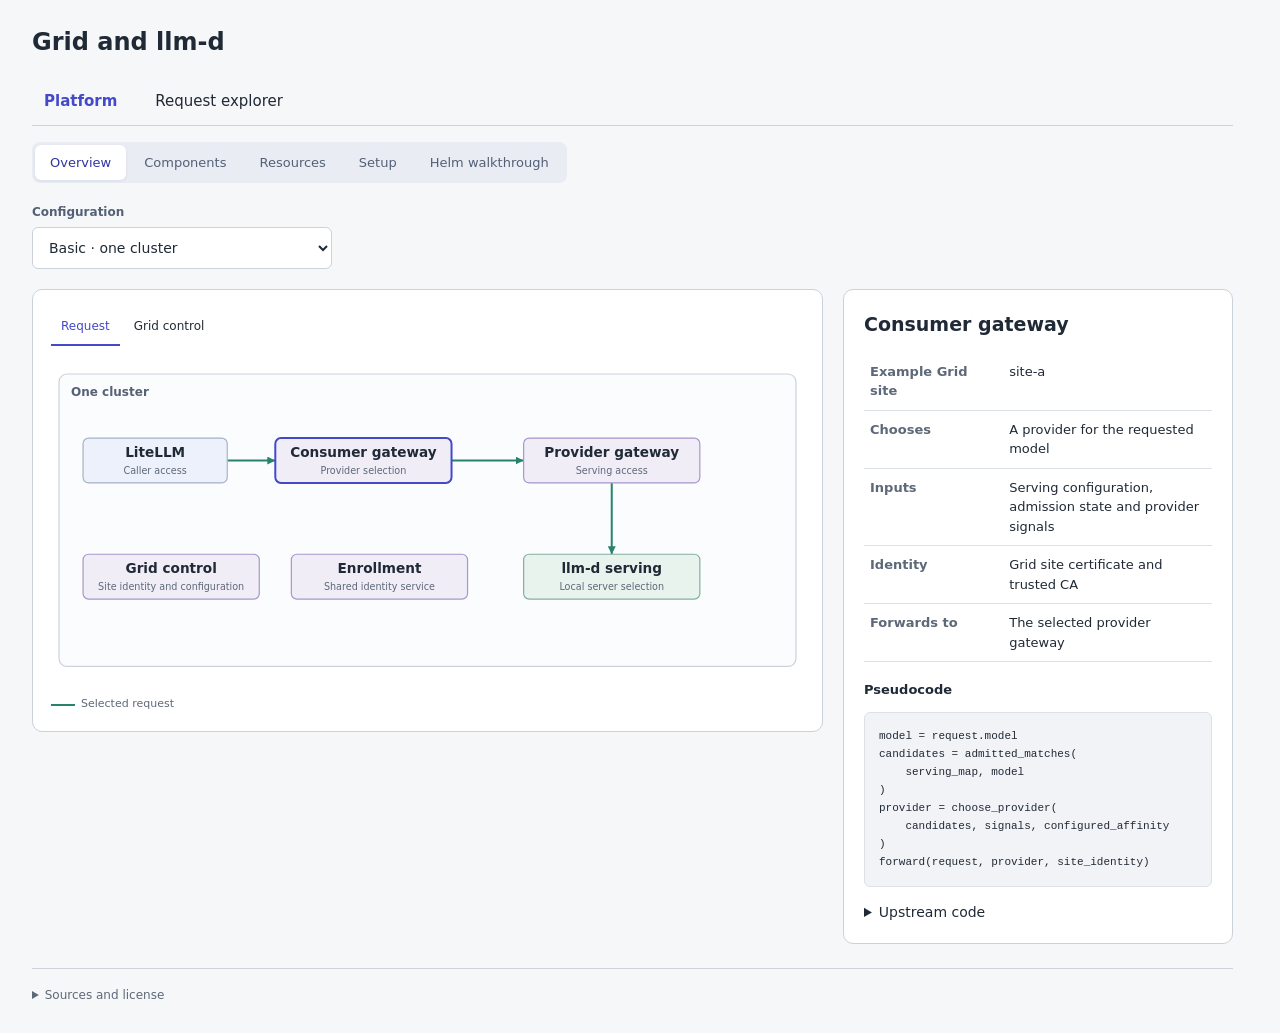
==== index.html @ ec1df95c "Publish AI Grid Learner" ====
<!doctype html>
<html lang="en"><head><meta charset="utf-8"><meta name="viewport" content="width=device-width,initial-scale=1"><title>Grid and llm-d learner</title><link rel="stylesheet" href="learner.css"></head>
<body><a class="skip" href="#main">Skip to learner</a><main id="main" tabindex="-1"><h1>Grid and llm-d</h1><nav id="pages" aria-label="Learner pages"></nav><div class="toolbar"><nav id="views" aria-label="Platform views"></nav></div><div class="configuration-bar"><div class="topologies"></div></div><section id="content"></section><footer class="source-notes"><details><summary>Sources and license</summary><h2>About these examples</h2><p>Architecture diagrams are conceptual. Resources show a two-cluster chart example; documentation addresses and identity placeholders must be replaced before deployment. The Helm walkthrough explains an adapted, temporary serving installation.</p><p>The four-provider and five-entry configurations illustrate larger topologies. They do not establish production readiness, performance or validation at that scale.</p><ul><li><a href="https://github.com/praxis-proxy/grid/tree/33cb906be2bb0ebdbaf253bd307939a44f41b37b">Grid v0.2.2 source</a></li><li><a href="https://github.com/praxis-proxy/demos/tree/b37a9c95cea838ea8243a0d41f27bf4267eb1d60/demos/grid-llmd-litellm">Serving example source</a></li></ul><p>Resource examples are adapted from these Apache-2.0 projects. Changes include documentation addresses, example identities, omitted secret values and a curated resource projection. Component inspectors link to additional version-pinned sources; their pseudocode is illustrative.</p><details><summary>Apache License 2.0</summary><pre class="license-text">                                 Apache License
                           Version 2.0, January 2004
                        http&#58;//www.apache.org/licenses/

   TERMS AND CONDITIONS FOR USE, REPRODUCTION, AND DISTRIBUTION

   1. Definitions.

      &quot;License&quot; shall mean the terms and conditions for use, reproduction,
      and distribution as defined by Sections 1 through 9 of this document.

      &quot;Licensor&quot; shall mean the copyright owner or entity authorized by
      the copyright owner that is granting the License.

      &quot;Legal Entity&quot; shall mean the union of the acting entity and all
      other entities that control, are controlled by, or are under common
      control with that entity. For the purposes of this definition,
      &quot;control&quot; means (i) the power, direct or indirect, to cause the
      direction or management of such entity, whether by contract or
      otherwise, or (ii) ownership of fifty percent (50%) or more of the
      outstanding shares, or (iii) beneficial ownership of such entity.

      &quot;You&quot; (or &quot;Your&quot;) shall mean an individual or Legal Entity
      exercising permissions granted by this License.

      &quot;Source&quot; form shall mean the preferred form for making modifications,
      including but not limited to software source code, documentation
      source, and configuration files.

      &quot;Object&quot; form shall mean any form resulting from mechanical
      transformation or translation of a Source form, including but
      not limited to compiled object code, generated documentation,
      and conversions to other media types.

      &quot;Work&quot; shall mean the work of authorship, whether in Source or
      Object form, made available under the License, as indicated by a
      copyright notice that is included in or attached to the work
      (an example is provided in the Appendix below).

      &quot;Derivative Works&quot; shall mean any work, whether in Source or Object
      form, that is based on (or derived from) the Work and for which the
      editorial revisions, annotations, elaborations, or other modifications
      represent, as a whole, an original work of authorship. For the purposes
      of this License, Derivative Works shall not include works that remain
      separable from, or merely link (or bind by name) to the interfaces of,
      the Work and Derivative Works thereof.

      &quot;Contribution&quot; shall mean any work of authorship, including
      the original version of the Work and any modifications or additions
      to that Work or Derivative Works thereof, that is intentionally
      submitted to Licensor for inclusion in the Work by the copyright owner
      or by an individual or Legal Entity authorized to submit on behalf of
      the copyright owner. For the purposes of this definition, &quot;submitted&quot;
      means any form of electronic, verbal, or written communication sent
      to the Licensor or its representatives, including but not limited to
      communication on electronic mailing lists, source code control systems,
      and issue tracking systems that are managed by, or on behalf of, the
      Licensor for the purpose of discussing and improving the Work, but
      excluding communication that is conspicuously marked or otherwise
      designated in writing by the copyright owner as &quot;Not a Contribution.&quot;

      &quot;Contributor&quot; shall mean Licensor and any individual or Legal Entity
      on behalf of whom a Contribution has been received by Licensor and
      subsequently incorporated within the Work.

   2. Grant of Copyright License. Subject to the terms and conditions of
      this License, each Contributor hereby grants to You a perpetual,
      worldwide, non-exclusive, no-charge, royalty-free, irrevocable
      copyright license to reproduce, prepare Derivative Works of,
      publicly display, publicly perform, sublicense, and distribute the
      Work and such Derivative Works in Source or Object form.

   3. Grant of Patent License. Subject to the terms and conditions of
      this License, each Contributor hereby grants to You a perpetual,
      worldwide, non-exclusive, no-charge, royalty-free, irrevocable
      (except as stated in this section) patent license to make, have made,
      use, offer to sell, sell, import, and otherwise transfer the Work,
      where such license applies only to those patent claims licensable
      by such Contributor that are necessarily infringed by their
      Contribution(s) alone or by combination of their Contribution(s)
      with the Work to which such Contribution(s) was submitted. If You
      institute patent litigation against any entity (including a
      cross-claim or counterclaim in a lawsuit) alleging that the Work
      or a Contribution incorporated within the Work constitutes direct
      or contributory patent infringement, then any patent licenses
      granted to You under this License for that Work shall terminate
      as of the date such litigation is filed.

   4. Redistribution. You may reproduce and distribute copies of the
      Work or Derivative Works thereof in any medium, with or without
      modifications, and in Source or Object form, provided that You
      meet the following conditions:

      (a) You must give any other recipients of the Work or
          Derivative Works a copy of this License; and

      (b) You must cause any modified files to carry prominent notices
          stating that You changed the files; and

      (c) You must retain, in the Source form of any Derivative Works
          that You distribute, all copyright, patent, trademark, and
          attribution notices from the Source form of the Work,
          excluding those notices that do not pertain to any part of
          the Derivative Works; and

      (d) If the Work includes a &quot;NOTICE&quot; text file as part of its
          distribution, then any Derivative Works that You distribute must
          include a readable copy of the attribution notices contained
          within such NOTICE file, excluding those notices that do not
          pertain to any part of the Derivative Works, in at least one
          of the following places: within a NOTICE text file distributed
          as part of the Derivative Works; within the Source form or
          documentation, if provided along with the Derivative Works; or,
          within a display generated by the Derivative Works, if and
          wherever such third-party notices normally appear. The contents
          of the NOTICE file are for informational purposes only and
          do not modify the License. You may add Your own attribution
          notices within Derivative Works that You distribute, alongside
          or as an addendum to the NOTICE text from the Work, provided
          that such additional attribution notices cannot be construed
          as modifying the License.

      You may add Your own copyright statement to Your modifications and
      may provide additional or different license terms and conditions
      for use, reproduction, or distribution of Your modifications, or
      for any such Derivative Works as a whole, provided Your use,
      reproduction, and distribution of the Work otherwise complies with
      the conditions stated in this License.

   5. Submission of Contributions. Unless You explicitly state otherwise,
      any Contribution intentionally submitted for inclusion in the Work
      by You to the Licensor shall be under the terms and conditions of
      this License, without any additional terms or conditions.
      Notwithstanding the above, nothing herein shall supersede or modify
      the terms of any separate license agreement you may have executed
      with Licensor regarding such Contributions.

   6. Trademarks. This License does not grant permission to use the trade
      names, trademarks, service marks, or product names of the Licensor,
      except as required for reasonable and customary use in describing the
      origin of the Work and reproducing the content of the NOTICE file.

   7. Disclaimer of Warranty. Unless required by applicable law or
      agreed to in writing, Licensor provides the Work (and each
      Contributor provides its Contributions) on an &quot;AS IS&quot; BASIS,
      WITHOUT WARRANTIES OR CONDITIONS OF ANY KIND, either express or
      implied, including, without limitation, any warranties or conditions
      of TITLE, NON-INFRINGEMENT, MERCHANTABILITY, or FITNESS FOR A
      PARTICULAR PURPOSE. You are solely responsible for determining the
      appropriateness of using or redistributing the Work and assume any
      risks associated with Your exercise of permissions under this License.

   8. Limitation of Liability. In no event and under no legal theory,
      whether in tort (including negligence), contract, or otherwise,
      unless required by applicable law (such as deliberate and grossly
      negligent acts) or agreed to in writing, shall any Contributor be
      liable to You for damages, including any direct, indirect, special,
      incidental, or consequential damages of any character arising as a
      result of this License or out of the use or inability to use the
      Work (including but not limited to damages for loss of goodwill,
      work stoppage, computer failure or malfunction, or any and all
      other commercial damages or losses), even if such Contributor
      has been advised of the possibility of such damages.

   9. Accepting Warranty or Additional Liability. While redistributing
      the Work or Derivative Works thereof, You may choose to offer,
      and charge a fee for, acceptance of support, warranty, indemnity,
      or other liability obligations and/or rights consistent with this
      License. However, in accepting such obligations, You may act only
      on Your own behalf and on Your sole responsibility, not on behalf
      of any other Contributor, and only if You agree to indemnify,
      defend, and hold each Contributor harmless for any liability
      incurred by, or claims asserted against, such Contributor by reason
      of your accepting any such warranty or additional liability.

   END OF TERMS AND CONDITIONS

   APPENDIX: How to apply the Apache License to your work.

      To apply the Apache License to your work, attach the following
      boilerplate notice, with the fields enclosed by brackets &quot;[]&quot;
      replaced with your own identifying information. (Don&#x27;t include
      the brackets!)  The text should be enclosed in the appropriate
      comment syntax for the file format. We also recommend that a
      file or class name and description of purpose be included on the
      same &quot;printed page&quot; as the copyright notice for easier
      identification within third-party archives.

   Copyright [yyyy] [name of copyright owner]

   Licensed under the Apache License, Version 2.0 (the &quot;License&quot;);
   you may not use this file except in compliance with the License.
   You may obtain a copy of the License at

       http&#58;//www.apache.org/licenses/LICENSE-2.0

   Unless required by applicable law or agreed to in writing, software
   distributed under the License is distributed on an &quot;AS IS&quot; BASIS,
   WITHOUT WARRANTIES OR CONDITIONS OF ANY KIND, either express or implied.
   See the License for the specific language governing permissions and
   limitations under the License.
</pre></details></details></footer></main><script src="demo-reference.js"></script><script src="lessons.js"></script><script src="learner.js"></script></body></html>
---- learner.css ----
:root{--ink:#202a36;--muted:#5d6878;--line:#cbd2dc;--brand:#4349c9;--canvas:#f6f7f9;--grid:#f0edf7;--serving:#e8f3ee;--entry:#edf1fb;--db:#fcf2dd}*{box-sizing:border-box}body{margin:0;background:var(--canvas);font:15px/1.5 system-ui,-apple-system,sans-serif;color:var(--ink)}main{max-width:1460px;margin:auto;padding:24px 32px}h1{font-size:24px;margin:0 0 20px}h2,h3{margin:0 0 14px;font-size:18px}h4{margin:20px 0 8px;font-size:14px}p{margin:0 0 14px}button,select{font:inherit;color:inherit;cursor:pointer}button{padding:9px 13px;background:#fff;border:1px solid var(--line);border-radius:6px}button:disabled{opacity:.4;cursor:default}button:focus-visible,a:focus-visible,summary:focus-visible{outline:3px solid var(--brand);outline-offset:3px}nav{display:flex;gap:5px}#pages{border-bottom:1px solid var(--line);margin-bottom:16px}#pages button,#views button,.topologies button,.table-tabs button{background:transparent;border:0;border-radius:0;border-bottom:2px solid transparent}button[aria-pressed=true],button[aria-pressed=true]{color:var(--brand);border-bottom-color:var(--brand)}#pages button[aria-pressed=true]{font-weight:600}.toolbar{display:flex;justify-content:space-between;gap:14px;flex-wrap:wrap;margin-bottom:16px}.topologies{display:flex;gap:4px;border-left:1px solid var(--line);padding-left:14px}.explorer{display:grid;grid-template-columns:minmax(0,1.7fr) minmax(350px,1fr);gap:22px;align-items:start}.canvas,.inspector,.setup-panel{background:white;border:1px solid var(--line);border-radius:10px;padding:18px;min-width:0}.canvas{overflow:auto}.inspector{font-size:14px}.diagram{display:block;width:100%;min-width:650px}.diagram text{font-family:system-ui,sans-serif;fill:var(--ink);font-size:17px}.diagram .label{font-size:19px;font-weight:600}.diagram .sub{font-size:14px;fill:var(--muted)}.boundary{fill:#fbfcfe;stroke:var(--line);stroke-width:1.5}.node{cursor:pointer}.node rect,.node path,.node ellipse{stroke:#a6b3c6;stroke-width:1.5;fill:var(--entry)}.node[data-kind=grid] rect{fill:var(--grid);stroke:#a996cb}.node[data-kind=serving] rect{fill:var(--serving);stroke:#86afa0}.node[data-kind=db] path,.node[data-kind=db] ellipse{fill:var(--db);stroke:#b79959}.node.active rect,.node.active path{stroke:var(--brand);stroke-width:3}.wire{fill:none;stroke:#548a7a;stroke-width:2.5;marker-end:url(#arrow)}.control{stroke-dasharray:5 4;stroke:#8475a7}.facts{width:100%;border-collapse:collapse;font-size:13px}.facts th,.facts td{text-align:left;vertical-align:top;padding:9px 6px;border-bottom:1px solid #dce1e8;overflow-wrap:anywhere}.facts th{width:31%;font-weight:550;color:var(--muted)}.distinction{display:grid;gap:9px;margin-bottom:18px}.distinction div{border-left:3px solid var(--brand);padding:5px 11px}.distinction strong{display:block;font-size:12px;color:var(--muted)}pre{white-space:pre-wrap;overflow-wrap:anywhere;background:#f2f3f7;border:1px solid #dce1e8;border-radius:6px;padding:14px;font:12px/1.65 ui-monospace,Menlo,monospace;margin:12px 0}a{color:#354a9b}details{margin-top:15px}summary{cursor:pointer}ul{padding-left:20px}.controls{display:grid;grid-template-columns:70px 70px 135px;justify-content:space-between;gap:8px;margin-bottom:18px}.controls button{font-size:13px}.controls button:last-child{width:135px}.route-options{display:flex;gap:8px;margin-bottom:16px}.route-options button[aria-pressed=true]{background:#eeeffc;border:1px solid var(--brand)}.step-count{font-size:12px;color:var(--muted);margin-bottom:8px}.resource-sites{display:grid;grid-template-columns:1fr 1fr;gap:14px}.resource-sites details{margin:0 0 10px}.resource-sites>details{border:1px solid var(--line);padding:14px;border-radius:7px}.resource-sites summary{font-size:14px}.resource-sites button{border:0;padding:5px;text-align:left;font-size:12px;background:transparent;max-width:100%;overflow-wrap:anywhere}.count{float:right;color:var(--muted);font-size:12px}.catalog{display:grid;gap:14px}.catalog fieldset{border:1px solid var(--line);border-radius:8px;min-width:0;padding:12px}.catalog legend{font-size:13px;padding:0 6px}.chips{display:flex;gap:7px;flex-wrap:wrap}.chips button{font-size:12px;flex:1;min-width:100px}.catalog p{font-size:12px;color:var(--muted);margin:12px 0 6px}.stage-tabs{display:flex;gap:5px;border-bottom:1px solid var(--line);overflow:auto}.stage-tabs button{border:0;border-radius:0;border-bottom:2px solid transparent;white-space:nowrap;background:transparent}.stage-tabs button[aria-current=step]{color:var(--brand);border-bottom-color:var(--brand)}.setup-actions{display:flex;justify-content:flex-end;gap:8px;margin-bottom:12px}.setup-actions button{min-width:130px}.setup-panel{margin-top:15px}.phase-rail{display:grid;grid-template-columns:repeat(5,1fr);padding:0;list-style:none;margin:0 0 20px}.phase-rail li{text-align:center;position:relative}.phase-rail li:not(:last-child)::after{content:"";position:absolute;top:17px;left:calc(50% + 15px);right:calc(-50% + 15px);height:1px;background:var(--line)}.phase-rail button{display:flex;align-items:center;flex-direction:column;gap:5px;width:100%;background:transparent;border:0;font-size:12px;padding:3px}.phase-rail span:first-child{display:grid;place-items:center;border:1px solid var(--line);border-radius:50%;background:#fff;width:28px;height:28px}.phase-rail button[aria-current=step] span:first-child{border-color:var(--brand);color:var(--brand);background:#eeeffc}.table-tabs{display:flex;margin:8px 0 15px}.table-tabs button{flex:1;font-size:13px}.skip{position:absolute;left:-9999px}.skip:focus{left:8px;top:8px}html{scrollbar-gutter:stable}
@media(max-width:1000px){.explorer{grid-template-columns:1fr}.inspector{position:static}.resource-sites{grid-template-columns:1fr}}@media(max-width:600px){main{padding:18px 14px}#pages button{padding:9px 10px;font-size:13px}.topologies{padding:0;border:0}.toolbar{gap:8px}#views{overflow:auto;max-width:100%}#views button{font-size:12px;white-space:nowrap}.canvas,.inspector{padding:12px}.diagram{min-width:650px}.facts{font-size:12px}.resource-sites{grid-template-columns:1fr}}
/* Public topology views keep request choices separate from control exchanges. */
[hidden]{display:none!important}#pages,#views{flex-wrap:wrap}.topologies{flex-wrap:wrap;max-width:100%}.topologies button{white-space:normal;text-align:left}.example-options{display:flex;align-items:center;gap:18px;flex-wrap:wrap;margin:0 0 16px}.example-label,.resource-scope{color:var(--muted);font-size:12px}.example-label{padding:5px 9px;border:1px solid var(--line);border-radius:5px;background:#fff}.choice-line{display:flex;align-items:center;gap:10px;font-size:13px}.choice-line>span{color:var(--muted)}.choice-line>div{display:flex;gap:4px;flex-wrap:wrap}.choice-line button{padding:5px 10px;min-width:36px;background:transparent;border:1px solid transparent;color:var(--muted)}.choice-line button[aria-pressed=true]{color:var(--brand);background:#eeeffc;border-color:#c5c5ed}.explorer{grid-template-columns:minmax(0,1fr) 350px;gap:20px}.canvas{overflow:hidden}.diagram{min-width:0;max-width:100%;width:100%;height:auto}.diagram .boundary-label{font-size:15px;fill:#566274;font-weight:550}.diagram .node-title{font-size:17px;font-weight:600}.diagram .node-sub{font-size:12px;fill:#5d6878}.diagram .scene-note{font-size:13px;fill:#5d6878}.node.selected rect{stroke:var(--brand);stroke-width:2.5}.node.active rect{stroke:#27836c;stroke-width:3;fill:#dcf0e7}.node[aria-pressed=true] rect{stroke:var(--brand);stroke-width:2.5}.wire{stroke:#27836c;stroke-width:2.5;marker-end:none}.wire.alternative{stroke:#c4ccd5;stroke-width:1.8;opacity:.65}.wire.control{stroke:#7964a7;stroke-dasharray:6 5;stroke-width:2}.wire.certificate{stroke-dasharray:2 5}.canvas-toolbar{display:flex;align-items:center;justify-content:space-between;gap:12px;flex-wrap:wrap;margin-bottom:12px}.mode-tabs{display:flex;gap:5px}.mode-tabs button{border:0;border-bottom:2px solid transparent;border-radius:0;padding:6px 9px;background:transparent;font-size:13px}.mode-tabs button[aria-pressed=true]{border-bottom-color:var(--brand)}.route-caption,.caption{font-size:12px;color:var(--muted)}.caption{margin:14px 0 0;max-width:70ch}.diagram-legend{display:flex;gap:14px;flex-wrap:wrap;font-size:11px;color:var(--muted);margin:10px 0 0}.diagram-legend span{display:flex;align-items:center;gap:6px}.diagram-legend i{width:24px;height:0;border-top:2px solid #27836c;display:inline-block}.diagram-legend .alternative-swatch{border-color:#c4ccd5}.diagram-legend .control-swatch{border-color:#7964a7;border-top-style:dashed}.diagram-legend .certificate-swatch{border-color:#7964a7;border-top-style:dotted}.inspector h2{font-size:19px}.inspector h3{font-size:16px}.inspector>section>h2{margin-top:18px}.inspector pre{font-size:11px;line-height:1.65}.inspector button{max-width:100%}.controls{display:flex;justify-content:space-between;gap:6px}.controls button{padding:8px 9px;white-space:nowrap;flex:0 0 55px}.controls button:last-child{flex:0 0 150px;width:150px;min-width:150px}.request-step{min-height:4.5em;font-size:14px}.catalog{display:block}.catalog fieldset{margin-bottom:16px}.catalog fieldset:last-child{margin-bottom:0}.resource-sites{display:block}.resource-sites>details{margin-bottom:14px}.resource-sites details details{margin-left:10px;padding:4px 0}.resource-sites ul{margin:6px 0 10px;padding-left:14px;list-style:none}.resource-sites button:hover,.resource-sites button:focus-visible{text-decoration:underline;color:var(--brand)}.resource-code{max-height:550px;overflow:auto}.resource-scope{margin:0 0 14px}.setup-diagram{min-width:0}.setup-panel .diagram text{font-size:17px}.table-tabs{flex-wrap:wrap}.table-tabs button{min-width:100px}.facts code{overflow-wrap:anywhere}
@media(max-width:1180px){.explorer{grid-template-columns:1fr}.inspector{max-width:none}.controls{justify-content:flex-start}.diagram-legend{font-size:12px}}
@media(max-width:699px){main{padding:18px 14px}.toolbar{display:block}.topologies{margin-top:12px;padding:0;border-left:0;gap:0}.topologies button{font-size:12px;padding:7px 9px;max-width:48%}.example-options{gap:10px;margin-bottom:12px}.example-label{width:100%;border:0;padding:0;background:transparent}.choice-line{gap:7px;font-size:12px}.choice-line button{padding:6px 9px}.canvas{padding:10px}.canvas-toolbar{gap:7px;margin-bottom:5px}.route-caption{font-size:11px}.diagram .boundary-label{font-size:14px}.diagram .node-title{font-size:17px}.diagram .node-sub{font-size:12px}.diagram .scene-note{font-size:12px}.diagram [data-component=picker] .node-title{font-size:14px}.diagram-legend{gap:10px;font-size:11px}.inspector{padding:14px}.inspector pre{font-size:11px}.controls{gap:6px}.controls button{flex-basis:51px;padding:8px 7px}.controls button:last-child{flex-basis:150px;width:150px;min-width:150px}.catalog fieldset{padding:10px}.chips button{min-width:120px}.setup-panel{padding:10px}.setup-panel .canvas{padding:0;border:0}.setup-panel .diagram text{font-size:17px}.phase-rail{gap:2px}.stage-tabs button{font-size:12px}.setup-actions button{min-width:115px}.facts{font-size:12px}}
.topology-diagram .wire.chosen[data-flow=request]{marker-end:url(#request-arrow)}.topology-diagram .wire.alternative[data-flow=request]{marker-end:url(#alternative-arrow)}.topology-diagram .wire.control{marker-end:url(#control-arrow)}.topology-diagram[data-response=true] .wire[data-flow=request]{marker-start:url(#request-arrow);marker-end:none}.facts th{width:40%;overflow-wrap:normal;word-break:normal;hyphens:none}.facts th code{overflow-wrap:normal;word-break:normal;white-space:nowrap}

/* Configuration controls are form inputs, separate from page navigation. */
.toolbar{display:block;margin-bottom:18px}.topologies{border:0;padding:0;margin-top:18px;display:block}.topologies label,.topology-options label{display:flex;align-items:center;gap:12px;font-size:13px;color:var(--muted)}.topologies select,.topology-options select{min-height:40px;min-width:190px;padding:8px 34px 8px 12px;border:1px solid var(--line);border-radius:6px;background:#fff;color:var(--ink);font:inherit}.topologies select:focus-visible,.topology-options select:focus-visible{outline:3px solid var(--brand);outline-offset:3px}.topology-options{display:flex;gap:20px;flex-wrap:wrap;margin:0 0 18px}.topologies label{max-width:400px}.topologies select{flex:1}.canvas-toolbar{justify-content:flex-start}.topology-options label{align-items:center}.mode-tabs button{min-height:38px;padding:8px 12px}.topology-diagram{scroll-margin-top:20px}
@media(max-width:699px){.topologies{margin-top:14px}.topologies label,.topology-options label{font-size:13px}.topologies select{min-width:0;width:100%}.topology-options{display:grid;grid-template-columns:1fr;gap:10px;margin-bottom:14px}.topology-options label{display:grid;grid-template-columns:95px minmax(0,1fr);gap:10px}.topology-options select{min-width:0;width:100%}.topologies label{display:grid;grid-template-columns:95px minmax(0,1fr);gap:10px;max-width:none}}

/* Component colors follow the same role palette as the diagrams. */
.chips button{min-height:42px;padding:10px 14px;border-width:1px;border-style:solid;font-size:13px;font-weight:500}.chips button[data-kind=entry]{background:var(--entry);border-color:#a6b3c6}.chips button[data-kind=grid]{background:var(--grid);border-color:#a996cb}.chips button[data-kind=serving]{background:var(--serving);border-color:#86afa0}.chips button[data-kind=db]{background:var(--db);border-color:#b79959}.chips button[aria-pressed=true]{box-shadow:inset 0 0 0 1px var(--brand);border-color:var(--brand);color:var(--ink)}.catalog fieldset{padding:18px;margin-bottom:20px}.catalog legend{font-size:14px;font-weight:600}.catalog p{font-size:12px;margin:14px 0 8px}.node[data-kind=db] rect{fill:var(--db);stroke:#b79959}
/* A compact resource tree leaves room for the selected configuration. */
.resource-explorer{grid-template-columns:minmax(290px,.8fr) minmax(0,1.4fr)}.resource-sites{padding:8px;max-height:72vh;overflow:auto}.resource-sites>details{border:0;padding:0;margin:0 0 8px}.resource-sites summary{display:list-item;position:relative;padding:10px 12px;font-size:13px;line-height:1.4;border-radius:5px}.resource-sites summary:hover{background:#f1f3f8}.resource-sites .cluster-group>summary{background:#eef0f7;font-size:14px;font-weight:600;margin-bottom:8px;padding-right:44px}.tree-context{font-size:11px;font-weight:400;color:var(--muted);margin-left:8px}.resource-sites .count{position:absolute;right:10px;top:9px;float:none;border:1px solid #d9deea;border-radius:12px;min-width:24px;text-align:center;padding:1px 6px;font-size:11px;background:#fff}.resource-sites .tree-children{margin-left:10px;border-left:1px solid #dfe3eb;padding-left:7px}.resource-sites details details{margin:0;padding:0}.resource-sites .namespace-group>summary{font-weight:550;color:#46556a}.resource-sites .kind-group>summary{padding-right:42px;color:#46556a}.resource-sites ul{margin:2px 0 8px;padding:0 0 0 12px}.resource-sites li{margin:2px 0}.resource-sites button{display:flex;align-items:center;gap:9px;width:100%;padding:8px 10px;min-height:34px;border:1px solid transparent;border-radius:5px;font-size:12px;line-height:1.4}.resource-dot{flex:none;width:7px;height:7px;border-radius:50%;background:#8b9dba}.resource-sites button[data-kind=grid] .resource-dot{background:#9981be}.resource-sites button[data-kind=serving] .resource-dot{background:#4e967e}.resource-sites button[data-kind=db] .resource-dot{background:#b38d3b}.resource-sites button[aria-pressed=true]{color:#3435a5;border-color:#c8c9e9;background:#eeeffb;font-weight:600}.resource-inspector{position:sticky;top:20px;padding:22px}.resource-heading{display:flex;flex-direction:column;gap:10px;margin-bottom:12px}.resource-heading h2{font-size:21px;margin:0;overflow-wrap:anywhere}.kind-badge{align-self:flex-start;font-size:11px;padding:3px 8px;border-radius:4px;background:#edf0f7;color:#536077;border:1px solid #d4dae6}.resource-inspector .facts th{width:25%}.resource-code{max-height:60vh;overflow:auto;white-space:pre;font-size:12px!important;line-height:1.6}.resource-scope{font-size:13px;margin-bottom:12px}
@media(max-width:900px){.resource-explorer{grid-template-columns:1fr}.resource-sites{max-height:48vh}.resource-inspector{position:static}.resource-code{max-height:55vh;white-space:pre-wrap}}@media(max-width:699px){.catalog fieldset{padding:12px}.chips{gap:8px}.chips button{min-width:125px;padding:10px 8px}.resource-inspector{padding:16px}.resource-sites .tree-children{margin-left:4px;padding-left:6px}.resource-heading h2{font-size:19px}.resource-inspector .facts th{width:34%}}

.component-section+ .component-section{border-top:1px solid #e2e5ed;padding-top:16px;margin-top:18px}.component-section h2{font-size:12px;font-weight:550;color:var(--muted);margin:0 0 9px}.catalog fieldset .component-section:first-of-type{margin-top:6px}.catalog .chips button{flex:1 1 140px}.catalog legend{padding:0 8px}.catalog .component-section{min-width:0}

/* Navigation and configuration use different visual structures. */
#pages{gap:14px;margin-bottom:16px}#pages button{font-size:15px;padding:10px 12px}.toolbar{margin-bottom:20px}#views{display:inline-flex;gap:3px;padding:3px;background:#e9ecf3;border-radius:8px;border:0;width:fit-content}#views button{border:0;border-radius:6px;padding:8px 15px;font-size:13px;font-weight:500;color:#536077}#views button[aria-pressed=true]{background:#fff;color:#3035a1;box-shadow:0 1px 3px #26325018}.configuration-bar{display:flex;align-items:flex-end;flex-wrap:wrap;gap:18px;margin-bottom:20px}.topologies{margin:0;padding:0;border:0;min-width:260px;flex:0 1 300px}.topologies label,.topology-options label{display:flex;flex-direction:column;align-items:stretch;gap:6px;font-size:12px;font-weight:550;color:#536077;max-width:none}.topologies select,.topology-options select{font-size:14px;font-weight:400;min-width:0;width:100%;min-height:42px}.topology-options{margin:0;gap:18px;display:flex}.topology-options label{min-width:180px}#routeChoices{min-width:0}.mode-tabs{gap:4px}.mode-tabs button{font-size:12px;border-bottom:2px solid transparent;padding:7px 10px}.mode-tabs button[aria-pressed=true]{border-bottom-color:var(--brand)}
@media(max-width:699px){#pages{gap:10px}#pages button{font-size:14px}#views{display:flex;width:100%;overflow:auto;flex-wrap:nowrap}#views button{padding:9px 11px;flex:1;white-space:nowrap;font-size:12px}.toolbar{margin-bottom:16px}.configuration-bar{display:grid;grid-template-columns:1fr;gap:12px;margin-bottom:16px}.topologies{min-width:0;max-width:none}.topologies label,.topology-options label{display:flex;font-size:12px}.topology-options{display:flex;gap:12px}.topology-options label{min-width:0;flex:1}.topologies select,.topology-options select{min-height:42px;padding:8px 28px 8px 10px;font-size:13px}.configuration-bar #routeChoices:empty{display:none}}

.component-cluster{margin:8px 0;border:1px solid #c9dcd4;border-radius:7px;background:#f6faf8}.component-cluster>summary{padding:13px 15px;font-size:14px;font-weight:550;color:#285746}.cluster-identity{font-size:12px;font-weight:400;color:var(--muted);margin-left:10px}.cluster-detail{padding:4px 15px 15px;background:#fff;border-top:1px solid #dce7e1;border-radius:0 0 7px 7px}.entry-control{margin-top:16px}.entry-control>summary{font-size:13px;color:var(--muted);padding:6px 0}.entry-control>.component-section{margin-top:10px}@media(min-width:1181px){.explorer:not(.resource-explorer){grid-template-columns:minmax(0,1fr) 390px}}

.wire.alternative{stroke:#7e8b9c;opacity:1;stroke-width:1.6}.diagram-legend .alternative-swatch{border-color:#7e8b9c}.node[aria-pressed=true] path,.node[aria-pressed=true] ellipse{stroke:var(--brand);stroke-width:2.5}.resource-record{margin-top:18px}.resource-record>summary{font-size:13px;font-weight:550;color:#394779;padding:6px 0}.resource-record>p{font-size:12px;color:var(--muted);margin:8px 0}.resource-record .resource-code{margin-top:8px}
.helm-heading{display:flex;justify-content:space-between;align-items:start;gap:20px;margin:20px 0}.helm-heading h2{margin-bottom:6px}.helm-heading p{color:var(--muted);margin:0}.helm-playback{display:flex;gap:8px;flex-shrink:0}.helm-playback button{min-width:95px}.helm-result{padding:10px 12px;background:var(--serving);border-left:3px solid #27836c;border-radius:4px;font-weight:600}.helm-walkthrough>.phase-rail{margin:24px 0}.helm-walkthrough .inspector h2{margin-top:0}.helm-walkthrough .route-options{margin:0}.helm-walkthrough .route-options button{min-width:95px}@media(max-width:700px){.helm-heading{flex-direction:column;gap:14px}.helm-playback{width:100%}.helm-playback button{flex:1}.helm-walkthrough .phase-rail button{font-size:11px;padding:3px 0}.helm-walkthrough>.phase-rail{margin:20px 0}}
.topology-diagram[data-response=true] .wire.alternative[data-flow=request]{marker-start:url(#alternative-arrow)}

.step-focus{border-left:3px solid #7964a7;background:var(--grid);padding:14px 16px;border-radius:5px}.step-focus h2{margin:0 0 8px}.step-focus p{margin:0}.step-focus strong{display:block;margin-top:12px;font-size:13px}.setup-panel .inspector>details{margin-top:16px}.helm-walkthrough .step-focus{border-left-color:#27836c;background:var(--serving)}.step-focus{animation:step-enter .25s ease-out}@media(prefers-reduced-motion:reduce){.step-focus{animation:none}}
@media(max-width:699px){#views{display:grid;grid-template-columns:repeat(3,minmax(0,1fr));flex-wrap:wrap;overflow:visible}#views button{white-space:normal;min-width:0}#views[aria-label="Platform views"] button:last-child{grid-column:span 2}#views[aria-label="Request views"]{grid-template-columns:repeat(2,minmax(0,1fr))}.helm-walkthrough .explorer>.inspector,.setup-panel .explorer>.inspector{grid-row:1}.helm-walkthrough .explorer>.canvas,.setup-panel .explorer>.canvas{grid-row:2}.helm-walkthrough .inspector{padding:14px}.helm-walkthrough .helm-result{margin:12px 0 0}}
@keyframes step-enter{from{transform:translateY(4px)}to{transform:translateY(0)}}
/* Desktop review: interaction, hierarchy and consistent rhythm. */
h1,h2,h3{text-wrap:balance}.detail-label{font-size:13px!important;margin:18px 0 8px}.step-count,.count{font-variant-numeric:tabular-nums}.diagram-legend i{flex:none}.inspector{padding:20px}.inspector>section>h2:first-child,.inspector>h2:first-child{margin-top:0}.controls button:last-child:not(:disabled){background:var(--brand);color:#fff;border-color:var(--brand)}button,summary{touch-action:manipulation}button:hover:not(:disabled){filter:brightness(.97)}#pages button:hover,#views button:hover{color:#3035a1}#views button:hover:not([aria-pressed=true]){background:#dce1ec}.chips button:hover{box-shadow:inset 0 0 0 1px #6a72a1}.node:hover rect,.node:hover path,.node:hover ellipse{stroke:#686fa1;stroke-width:2.5}.node:focus-visible{outline:2px solid var(--brand);outline-offset:4px}.helm-heading{align-items:center;margin:0 0 24px}.helm-heading h2{margin:0}.helm-result{font-size:13px}.resource-inspector{padding:22px}
.setup-toolbar{display:flex;align-items:center;justify-content:space-between;gap:20px;border-bottom:1px solid var(--line);margin-bottom:18px}.setup-toolbar .stage-tabs{border:0;min-width:0;flex-wrap:wrap;overflow:visible}.setup-toolbar .stage-tabs button{font-size:13px;padding:10px 12px}.setup-toolbar .setup-actions{margin:0;flex-shrink:0}.setup-toolbar .setup-actions button{min-width:120px;font-size:13px}.setup-panel{background:transparent;border:0;padding:0;margin:0}.setup-panel .route-options{margin-bottom:18px}.setup-panel .phase-rail{margin:0 0 22px}.setup-panel .canvas,.setup-panel .inspector{align-self:start}@media(max-width:1000px){.setup-toolbar{flex-wrap:wrap;padding-bottom:12px}.setup-toolbar .setup-actions{margin-left:auto}}
.helm-walkthrough .node.planned rect,.setup-panel .node.planned rect{fill:#f5f8f7;stroke:#9eafa7;stroke-dasharray:4 3}

.source-notes{margin-top:24px;padding-top:12px;border-top:1px solid var(--line);color:var(--muted);font-size:12px}.source-notes>details{margin:0}.source-notes>details>summary{width:fit-content;padding:5px 0}.source-notes h2{font-size:16px;margin-top:18px}.source-notes p,.source-notes ul{max-width:900px;margin-top:12px}.source-notes .license-text{max-height:360px;overflow:auto;font-size:11px;white-space:pre-wrap}
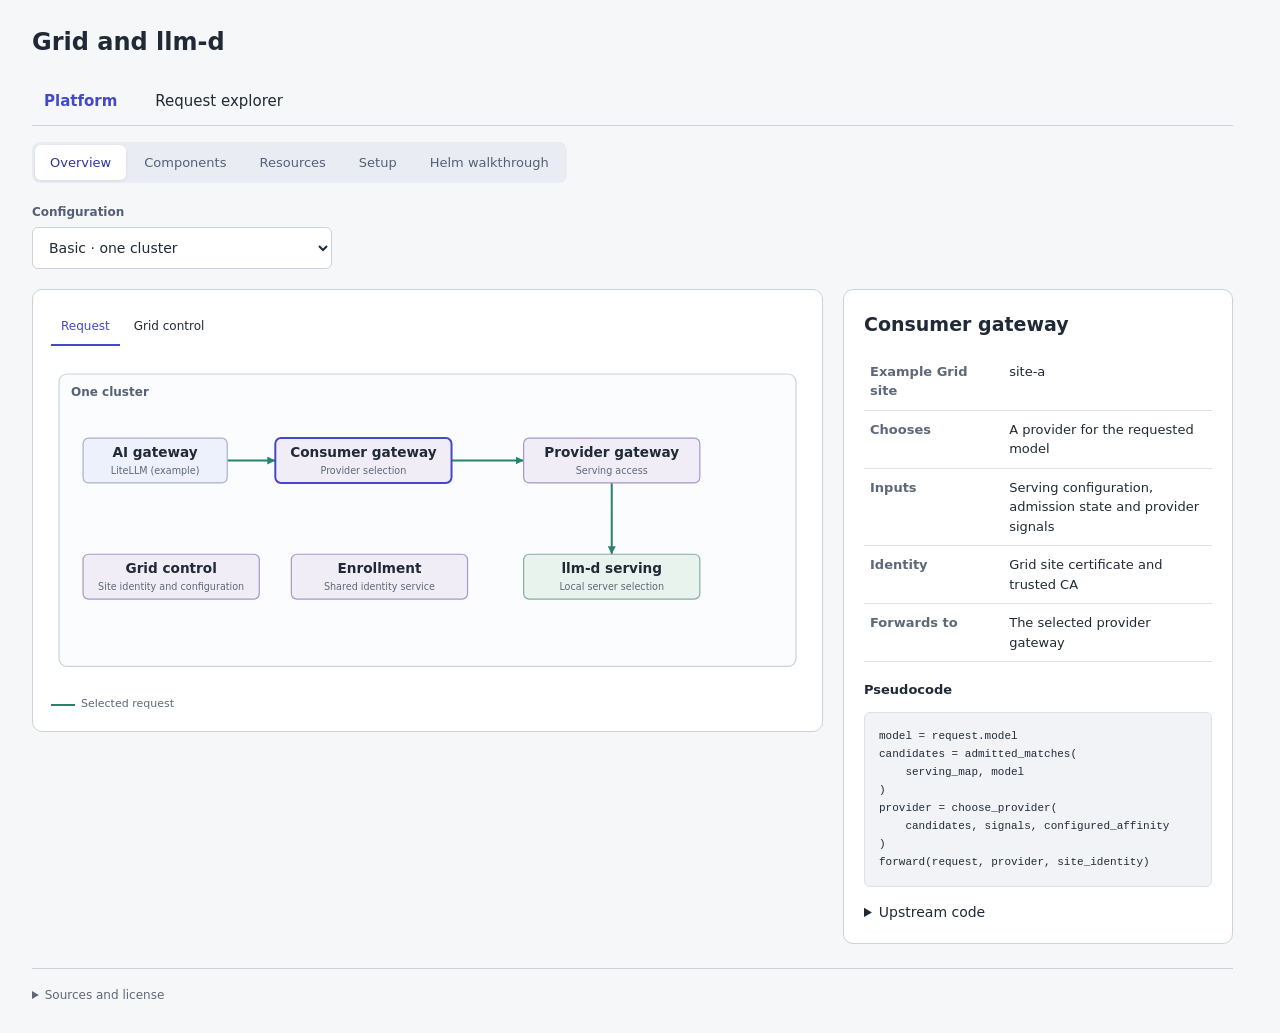
==== commit 31874a32: "Label the front door as an AI gateway with LiteLLM as example" ====
--- a/index.html
+++ b/index.html
@@ -1,6 +1,6 @@
 <!doctype html>
-<html lang="en"><head><meta charset="utf-8"><meta name="viewport" content="width=device-width,initial-scale=1"><title>Grid and llm-d learner</title><link rel="stylesheet" href="learner.css"></head>
-<body><a class="skip" href="#main">Skip to learner</a><main id="main" tabindex="-1"><h1>Grid and llm-d</h1><nav id="pages" aria-label="Learner pages"></nav><div class="toolbar"><nav id="views" aria-label="Platform views"></nav></div><div class="configuration-bar"><div class="topologies"></div></div><section id="content"></section><footer class="source-notes"><details><summary>Sources and license</summary><h2>About these examples</h2><p>Architecture diagrams are conceptual. Resources show a two-cluster chart example; documentation addresses and identity placeholders must be replaced before deployment. The Helm walkthrough explains an adapted, temporary serving installation.</p><p>The four-provider and five-entry configurations illustrate larger topologies. They do not establish production readiness, performance or validation at that scale.</p><ul><li><a href="https://github.com/praxis-proxy/grid/tree/33cb906be2bb0ebdbaf253bd307939a44f41b37b">Grid v0.2.2 source</a></li><li><a href="https://github.com/praxis-proxy/demos/tree/b37a9c95cea838ea8243a0d41f27bf4267eb1d60/demos/grid-llmd-litellm">Serving example source</a></li></ul><p>Resource examples are adapted from these Apache-2.0 projects. Changes include documentation addresses, example identities, omitted secret values and a curated resource projection. Component inspectors link to additional version-pinned sources; their pseudocode is illustrative.</p><details><summary>Apache License 2.0</summary><pre class="license-text">                                 Apache License
+<html lang="en"><head><meta charset="utf-8"><meta name="viewport" content="width=device-width,initial-scale=1"><title>Grid and llm-d learner</title><link rel="stylesheet" href="learner.css?v=c04115e63732"></head>
+<body><a class="skip" href="#main">Skip to learner</a><main id="main" tabindex="-1"><h1>Grid and llm-d</h1><p id="learner-status" class="sr-only" role="status" aria-live="polite" aria-atomic="true"></p><nav id="pages" aria-label="Learner pages"></nav><div class="toolbar"><nav id="views" aria-label="Platform views"></nav></div><div class="configuration-bar"><div class="topologies"></div></div><section id="content"></section><footer class="source-notes"><details><summary>Sources and license</summary><h2>About these examples</h2><p>Architecture diagrams are conceptual. Resources show a two-cluster chart example; documentation addresses and identity placeholders must be replaced before deployment. The Helm walkthrough explains an adapted, temporary serving installation.</p><p>The four-provider and five-entry configurations illustrate larger topologies. They do not establish production readiness, performance or validation at that scale.</p><ul><li><a href="https://github.com/praxis-proxy/grid/tree/33cb906be2bb0ebdbaf253bd307939a44f41b37b">Grid v0.2.2 source</a></li><li><a href="https://github.com/praxis-proxy/demos/tree/b37a9c95cea838ea8243a0d41f27bf4267eb1d60/demos/grid-llmd-litellm">Serving example source</a></li></ul><p>Resource examples are adapted from these Apache-2.0 projects. Changes include documentation addresses, example identities, omitted secret values and a curated resource projection. Component inspectors link to additional version-pinned sources; their pseudocode is illustrative.</p><details><summary>Apache License 2.0</summary><pre class="license-text">                                 Apache License
                            Version 2.0, January 2004
                         http&#58;//www.apache.org/licenses/
 
@@ -201,4 +201,4 @@
    WITHOUT WARRANTIES OR CONDITIONS OF ANY KIND, either express or implied.
    See the License for the specific language governing permissions and
    limitations under the License.
-</pre></details></details></footer></main><script src="demo-reference.js"></script><script src="lessons.js"></script><script src="learner.js"></script></body></html>
+</pre></details></details></footer></main><script src="demo-reference.js?v=5771d7802628"></script><script src="lessons.js?v=e185d8e92219"></script><script src="learner.js?v=ead324ed6a46"></script></body></html>
--- a/learner.css
+++ b/learner.css
@@ -1,10 +1,10 @@
 :root{--ink:#202a36;--muted:#5d6878;--line:#cbd2dc;--brand:#4349c9;--canvas:#f6f7f9;--grid:#f0edf7;--serving:#e8f3ee;--entry:#edf1fb;--db:#fcf2dd}*{box-sizing:border-box}body{margin:0;background:var(--canvas);font:15px/1.5 system-ui,-apple-system,sans-serif;color:var(--ink)}main{max-width:1460px;margin:auto;padding:24px 32px}h1{font-size:24px;margin:0 0 20px}h2,h3{margin:0 0 14px;font-size:18px}h4{margin:20px 0 8px;font-size:14px}p{margin:0 0 14px}button,select{font:inherit;color:inherit;cursor:pointer}button{padding:9px 13px;background:#fff;border:1px solid var(--line);border-radius:6px}button:disabled{opacity:.4;cursor:default}button:focus-visible,a:focus-visible,summary:focus-visible{outline:3px solid var(--brand);outline-offset:3px}nav{display:flex;gap:5px}#pages{border-bottom:1px solid var(--line);margin-bottom:16px}#pages button,#views button,.topologies button,.table-tabs button{background:transparent;border:0;border-radius:0;border-bottom:2px solid transparent}button[aria-pressed=true],button[aria-pressed=true]{color:var(--brand);border-bottom-color:var(--brand)}#pages button[aria-pressed=true]{font-weight:600}.toolbar{display:flex;justify-content:space-between;gap:14px;flex-wrap:wrap;margin-bottom:16px}.topologies{display:flex;gap:4px;border-left:1px solid var(--line);padding-left:14px}.explorer{display:grid;grid-template-columns:minmax(0,1.7fr) minmax(350px,1fr);gap:22px;align-items:start}.canvas,.inspector,.setup-panel{background:white;border:1px solid var(--line);border-radius:10px;padding:18px;min-width:0}.canvas{overflow:auto}.inspector{font-size:14px}.diagram{display:block;width:100%;min-width:650px}.diagram text{font-family:system-ui,sans-serif;fill:var(--ink);font-size:17px}.diagram .label{font-size:19px;font-weight:600}.diagram .sub{font-size:14px;fill:var(--muted)}.boundary{fill:#fbfcfe;stroke:var(--line);stroke-width:1.5}.node{cursor:pointer}.node rect,.node path,.node ellipse{stroke:#a6b3c6;stroke-width:1.5;fill:var(--entry)}.node[data-kind=grid] rect{fill:var(--grid);stroke:#a996cb}.node[data-kind=serving] rect{fill:var(--serving);stroke:#86afa0}.node[data-kind=db] path,.node[data-kind=db] ellipse{fill:var(--db);stroke:#b79959}.node.active rect,.node.active path{stroke:var(--brand);stroke-width:3}.wire{fill:none;stroke:#548a7a;stroke-width:2.5;marker-end:url(#arrow)}.control{stroke-dasharray:5 4;stroke:#8475a7}.facts{width:100%;border-collapse:collapse;font-size:13px}.facts th,.facts td{text-align:left;vertical-align:top;padding:9px 6px;border-bottom:1px solid #dce1e8;overflow-wrap:anywhere}.facts th{width:31%;font-weight:550;color:var(--muted)}.distinction{display:grid;gap:9px;margin-bottom:18px}.distinction div{border-left:3px solid var(--brand);padding:5px 11px}.distinction strong{display:block;font-size:12px;color:var(--muted)}pre{white-space:pre-wrap;overflow-wrap:anywhere;background:#f2f3f7;border:1px solid #dce1e8;border-radius:6px;padding:14px;font:12px/1.65 ui-monospace,Menlo,monospace;margin:12px 0}a{color:#354a9b}details{margin-top:15px}summary{cursor:pointer}ul{padding-left:20px}.controls{display:grid;grid-template-columns:70px 70px 135px;justify-content:space-between;gap:8px;margin-bottom:18px}.controls button{font-size:13px}.controls button:last-child{width:135px}.route-options{display:flex;gap:8px;margin-bottom:16px}.route-options button[aria-pressed=true]{background:#eeeffc;border:1px solid var(--brand)}.step-count{font-size:12px;color:var(--muted);margin-bottom:8px}.resource-sites{display:grid;grid-template-columns:1fr 1fr;gap:14px}.resource-sites details{margin:0 0 10px}.resource-sites>details{border:1px solid var(--line);padding:14px;border-radius:7px}.resource-sites summary{font-size:14px}.resource-sites button{border:0;padding:5px;text-align:left;font-size:12px;background:transparent;max-width:100%;overflow-wrap:anywhere}.count{float:right;color:var(--muted);font-size:12px}.catalog{display:grid;gap:14px}.catalog fieldset{border:1px solid var(--line);border-radius:8px;min-width:0;padding:12px}.catalog legend{font-size:13px;padding:0 6px}.chips{display:flex;gap:7px;flex-wrap:wrap}.chips button{font-size:12px;flex:1;min-width:100px}.catalog p{font-size:12px;color:var(--muted);margin:12px 0 6px}.stage-tabs{display:flex;gap:5px;border-bottom:1px solid var(--line);overflow:auto}.stage-tabs button{border:0;border-radius:0;border-bottom:2px solid transparent;white-space:nowrap;background:transparent}.stage-tabs button[aria-current=step]{color:var(--brand);border-bottom-color:var(--brand)}.setup-actions{display:flex;justify-content:flex-end;gap:8px;margin-bottom:12px}.setup-actions button{min-width:130px}.setup-panel{margin-top:15px}.phase-rail{display:grid;grid-template-columns:repeat(5,1fr);padding:0;list-style:none;margin:0 0 20px}.phase-rail li{text-align:center;position:relative}.phase-rail li:not(:last-child)::after{content:"";position:absolute;top:17px;left:calc(50% + 15px);right:calc(-50% + 15px);height:1px;background:var(--line)}.phase-rail button{display:flex;align-items:center;flex-direction:column;gap:5px;width:100%;background:transparent;border:0;font-size:12px;padding:3px}.phase-rail span:first-child{display:grid;place-items:center;border:1px solid var(--line);border-radius:50%;background:#fff;width:28px;height:28px}.phase-rail button[aria-current=step] span:first-child{border-color:var(--brand);color:var(--brand);background:#eeeffc}.table-tabs{display:flex;margin:8px 0 15px}.table-tabs button{flex:1;font-size:13px}.skip{position:absolute;left:-9999px}.skip:focus{left:8px;top:8px}html{scrollbar-gutter:stable}
 @media(max-width:1000px){.explorer{grid-template-columns:1fr}.inspector{position:static}.resource-sites{grid-template-columns:1fr}}@media(max-width:600px){main{padding:18px 14px}#pages button{padding:9px 10px;font-size:13px}.topologies{padding:0;border:0}.toolbar{gap:8px}#views{overflow:auto;max-width:100%}#views button{font-size:12px;white-space:nowrap}.canvas,.inspector{padding:12px}.diagram{min-width:650px}.facts{font-size:12px}.resource-sites{grid-template-columns:1fr}}
 /* Public topology views keep request choices separate from control exchanges. */
-[hidden]{display:none!important}#pages,#views{flex-wrap:wrap}.topologies{flex-wrap:wrap;max-width:100%}.topologies button{white-space:normal;text-align:left}.example-options{display:flex;align-items:center;gap:18px;flex-wrap:wrap;margin:0 0 16px}.example-label,.resource-scope{color:var(--muted);font-size:12px}.example-label{padding:5px 9px;border:1px solid var(--line);border-radius:5px;background:#fff}.choice-line{display:flex;align-items:center;gap:10px;font-size:13px}.choice-line>span{color:var(--muted)}.choice-line>div{display:flex;gap:4px;flex-wrap:wrap}.choice-line button{padding:5px 10px;min-width:36px;background:transparent;border:1px solid transparent;color:var(--muted)}.choice-line button[aria-pressed=true]{color:var(--brand);background:#eeeffc;border-color:#c5c5ed}.explorer{grid-template-columns:minmax(0,1fr) 350px;gap:20px}.canvas{overflow:hidden}.diagram{min-width:0;max-width:100%;width:100%;height:auto}.diagram .boundary-label{font-size:15px;fill:#566274;font-weight:550}.diagram .node-title{font-size:17px;font-weight:600}.diagram .node-sub{font-size:12px;fill:#5d6878}.diagram .scene-note{font-size:13px;fill:#5d6878}.node.selected rect{stroke:var(--brand);stroke-width:2.5}.node.active rect{stroke:#27836c;stroke-width:3;fill:#dcf0e7}.node[aria-pressed=true] rect{stroke:var(--brand);stroke-width:2.5}.wire{stroke:#27836c;stroke-width:2.5;marker-end:none}.wire.alternative{stroke:#c4ccd5;stroke-width:1.8;opacity:.65}.wire.control{stroke:#7964a7;stroke-dasharray:6 5;stroke-width:2}.wire.certificate{stroke-dasharray:2 5}.canvas-toolbar{display:flex;align-items:center;justify-content:space-between;gap:12px;flex-wrap:wrap;margin-bottom:12px}.mode-tabs{display:flex;gap:5px}.mode-tabs button{border:0;border-bottom:2px solid transparent;border-radius:0;padding:6px 9px;background:transparent;font-size:13px}.mode-tabs button[aria-pressed=true]{border-bottom-color:var(--brand)}.route-caption,.caption{font-size:12px;color:var(--muted)}.caption{margin:14px 0 0;max-width:70ch}.diagram-legend{display:flex;gap:14px;flex-wrap:wrap;font-size:11px;color:var(--muted);margin:10px 0 0}.diagram-legend span{display:flex;align-items:center;gap:6px}.diagram-legend i{width:24px;height:0;border-top:2px solid #27836c;display:inline-block}.diagram-legend .alternative-swatch{border-color:#c4ccd5}.diagram-legend .control-swatch{border-color:#7964a7;border-top-style:dashed}.diagram-legend .certificate-swatch{border-color:#7964a7;border-top-style:dotted}.inspector h2{font-size:19px}.inspector h3{font-size:16px}.inspector>section>h2{margin-top:18px}.inspector pre{font-size:11px;line-height:1.65}.inspector button{max-width:100%}.controls{display:flex;justify-content:space-between;gap:6px}.controls button{padding:8px 9px;white-space:nowrap;flex:0 0 55px}.controls button:last-child{flex:0 0 150px;width:150px;min-width:150px}.request-step{min-height:4.5em;font-size:14px}.catalog{display:block}.catalog fieldset{margin-bottom:16px}.catalog fieldset:last-child{margin-bottom:0}.resource-sites{display:block}.resource-sites>details{margin-bottom:14px}.resource-sites details details{margin-left:10px;padding:4px 0}.resource-sites ul{margin:6px 0 10px;padding-left:14px;list-style:none}.resource-sites button:hover,.resource-sites button:focus-visible{text-decoration:underline;color:var(--brand)}.resource-code{max-height:550px;overflow:auto}.resource-scope{margin:0 0 14px}.setup-diagram{min-width:0}.setup-panel .diagram text{font-size:17px}.table-tabs{flex-wrap:wrap}.table-tabs button{min-width:100px}.facts code{overflow-wrap:anywhere}
+[hidden]{display:none!important}#pages,#views{flex-wrap:wrap}.topologies{flex-wrap:wrap;max-width:100%}.topologies button{white-space:normal;text-align:left}.example-options{display:flex;align-items:center;gap:18px;flex-wrap:wrap;margin:0 0 16px}.example-label,.resource-scope{color:var(--muted);font-size:12px}.example-label{padding:5px 9px;border:1px solid var(--line);border-radius:5px;background:#fff}.choice-line{display:flex;align-items:center;gap:10px;font-size:13px}.choice-line>span{color:var(--muted)}.choice-line>div{display:flex;gap:4px;flex-wrap:wrap}.choice-line button{padding:5px 10px;min-width:36px;background:transparent;border:1px solid transparent;color:var(--muted)}.choice-line button[aria-pressed=true]{color:var(--brand);background:#eeeffc;border-color:#c5c5ed}.explorer{grid-template-columns:minmax(0,1fr) 350px;gap:20px}.canvas{overflow:hidden}.diagram{min-width:0;max-width:100%;width:100%;height:auto}.diagram .boundary-label{font-size:15px;fill:#566274;font-weight:550}.diagram .node-title{font-size:17px;font-weight:600}.diagram .node-sub{font-size:12px;fill:#5d6878}.diagram .scene-note{font-size:13px;fill:#5d6878}.node.active rect{stroke:#27836c;stroke-width:3;fill:#dcf0e7}.node[aria-pressed=true] rect{stroke:var(--brand);stroke-width:2.5}.wire{stroke:#27836c;stroke-width:2.5;marker-end:none}.wire.alternative{stroke:#c4ccd5;stroke-width:1.8;opacity:.65}.wire.control{stroke:#7964a7;stroke-dasharray:6 5;stroke-width:2}.wire.certificate{stroke-dasharray:2 5}.canvas-toolbar{display:flex;align-items:center;justify-content:space-between;gap:12px;flex-wrap:wrap;margin-bottom:12px}.mode-tabs{display:flex;gap:5px}.mode-tabs button{border:0;border-bottom:2px solid transparent;border-radius:0;padding:6px 9px;background:transparent;font-size:13px}.mode-tabs button[aria-pressed=true]{border-bottom-color:var(--brand)}.route-caption,.caption{font-size:12px;color:var(--muted)}.caption{margin:14px 0 0;max-width:70ch}.diagram-legend{display:flex;gap:14px;flex-wrap:wrap;font-size:11px;color:var(--muted);margin:10px 0 0}.diagram-legend span{display:flex;align-items:center;gap:6px}.diagram-legend i{width:24px;height:0;border-top:2px solid #27836c;display:inline-block}.diagram-legend .alternative-swatch{border-color:#c4ccd5}.diagram-legend .control-swatch{border-color:#7964a7;border-top-style:dashed}.diagram-legend .certificate-swatch{border-color:#7964a7;border-top-style:dotted}.inspector h2{font-size:19px}.inspector h3{font-size:16px}.inspector>section>h2{margin-top:18px}.inspector pre{font-size:11px;line-height:1.65}.inspector button{max-width:100%}.controls{display:flex;justify-content:space-between;gap:6px}.controls button{padding:8px 9px;white-space:nowrap;flex:0 0 55px}.controls button:last-child{flex:0 0 150px;width:150px;min-width:150px}.request-step{min-height:4.5em;font-size:14px}.catalog{display:block}.catalog fieldset{margin-bottom:16px}.catalog fieldset:last-child{margin-bottom:0}.resource-sites{display:block}.resource-sites>details{margin-bottom:14px}.resource-sites details details{margin-left:10px;padding:4px 0}.resource-sites ul{margin:6px 0 10px;padding-left:14px;list-style:none}.resource-sites button:hover,.resource-sites button:focus-visible{text-decoration:underline;color:var(--brand)}.resource-code{max-height:550px;overflow:auto}.resource-scope{margin:0 0 14px}.setup-diagram{min-width:0}.setup-panel .diagram text{font-size:17px}.table-tabs{flex-wrap:wrap}.table-tabs button{min-width:100px}.facts code{overflow-wrap:anywhere}
 @media(max-width:1180px){.explorer{grid-template-columns:1fr}.inspector{max-width:none}.controls{justify-content:flex-start}.diagram-legend{font-size:12px}}
 @media(max-width:699px){main{padding:18px 14px}.toolbar{display:block}.topologies{margin-top:12px;padding:0;border-left:0;gap:0}.topologies button{font-size:12px;padding:7px 9px;max-width:48%}.example-options{gap:10px;margin-bottom:12px}.example-label{width:100%;border:0;padding:0;background:transparent}.choice-line{gap:7px;font-size:12px}.choice-line button{padding:6px 9px}.canvas{padding:10px}.canvas-toolbar{gap:7px;margin-bottom:5px}.route-caption{font-size:11px}.diagram .boundary-label{font-size:14px}.diagram .node-title{font-size:17px}.diagram .node-sub{font-size:12px}.diagram .scene-note{font-size:12px}.diagram [data-component=picker] .node-title{font-size:14px}.diagram-legend{gap:10px;font-size:11px}.inspector{padding:14px}.inspector pre{font-size:11px}.controls{gap:6px}.controls button{flex-basis:51px;padding:8px 7px}.controls button:last-child{flex-basis:150px;width:150px;min-width:150px}.catalog fieldset{padding:10px}.chips button{min-width:120px}.setup-panel{padding:10px}.setup-panel .canvas{padding:0;border:0}.setup-panel .diagram text{font-size:17px}.phase-rail{gap:2px}.stage-tabs button{font-size:12px}.setup-actions button{min-width:115px}.facts{font-size:12px}}
-.topology-diagram .wire.chosen[data-flow=request]{marker-end:url(#request-arrow)}.topology-diagram .wire.alternative[data-flow=request]{marker-end:url(#alternative-arrow)}.topology-diagram .wire.control{marker-end:url(#control-arrow)}.topology-diagram[data-response=true] .wire[data-flow=request]{marker-start:url(#request-arrow);marker-end:none}.facts th{width:40%;overflow-wrap:normal;word-break:normal;hyphens:none}.facts th code{overflow-wrap:normal;word-break:normal;white-space:nowrap}
+.topology-diagram .wire.chosen[data-flow=request]{marker-end:url(#request-arrow)}.topology-diagram .wire.alternative[data-flow=request]{marker-end:url(#alternative-arrow)}.topology-diagram .wire.control{marker-end:url(#control-arrow)}.topology-diagram[data-response=true] .wire.chosen[data-flow=request]{marker-start:url(#request-arrow);marker-end:none}.facts th{width:40%;overflow-wrap:normal;word-break:normal;hyphens:none}.facts th code{overflow-wrap:normal;word-break:normal;white-space:nowrap}
 
 /* Configuration controls are form inputs, separate from page navigation. */
 .toolbar{display:block;margin-bottom:18px}.topologies{border:0;padding:0;margin-top:18px;display:block}.topologies label,.topology-options label{display:flex;align-items:center;gap:12px;font-size:13px;color:var(--muted)}.topologies select,.topology-options select{min-height:40px;min-width:190px;padding:8px 34px 8px 12px;border:1px solid var(--line);border-radius:6px;background:#fff;color:var(--ink);font:inherit}.topologies select:focus-visible,.topology-options select:focus-visible{outline:3px solid var(--brand);outline-offset:3px}.topology-options{display:flex;gap:20px;flex-wrap:wrap;margin:0 0 18px}.topologies label{max-width:400px}.topologies select{flex:1}.canvas-toolbar{justify-content:flex-start}.topology-options label{align-items:center}.mode-tabs button{min-height:38px;padding:8px 12px}.topology-diagram{scroll-margin-top:20px}
@@ -26,7 +26,7 @@
 
 .wire.alternative{stroke:#7e8b9c;opacity:1;stroke-width:1.6}.diagram-legend .alternative-swatch{border-color:#7e8b9c}.node[aria-pressed=true] path,.node[aria-pressed=true] ellipse{stroke:var(--brand);stroke-width:2.5}.resource-record{margin-top:18px}.resource-record>summary{font-size:13px;font-weight:550;color:#394779;padding:6px 0}.resource-record>p{font-size:12px;color:var(--muted);margin:8px 0}.resource-record .resource-code{margin-top:8px}
 .helm-heading{display:flex;justify-content:space-between;align-items:start;gap:20px;margin:20px 0}.helm-heading h2{margin-bottom:6px}.helm-heading p{color:var(--muted);margin:0}.helm-playback{display:flex;gap:8px;flex-shrink:0}.helm-playback button{min-width:95px}.helm-result{padding:10px 12px;background:var(--serving);border-left:3px solid #27836c;border-radius:4px;font-weight:600}.helm-walkthrough>.phase-rail{margin:24px 0}.helm-walkthrough .inspector h2{margin-top:0}.helm-walkthrough .route-options{margin:0}.helm-walkthrough .route-options button{min-width:95px}@media(max-width:700px){.helm-heading{flex-direction:column;gap:14px}.helm-playback{width:100%}.helm-playback button{flex:1}.helm-walkthrough .phase-rail button{font-size:11px;padding:3px 0}.helm-walkthrough>.phase-rail{margin:20px 0}}
-.topology-diagram[data-response=true] .wire.alternative[data-flow=request]{marker-start:url(#alternative-arrow)}
+.topology-diagram[data-response=true] .wire.alternative[data-flow=request]{marker-start:none;marker-end:none}
 
 .step-focus{border-left:3px solid #7964a7;background:var(--grid);padding:14px 16px;border-radius:5px}.step-focus h2{margin:0 0 8px}.step-focus p{margin:0}.step-focus strong{display:block;margin-top:12px;font-size:13px}.setup-panel .inspector>details{margin-top:16px}.helm-walkthrough .step-focus{border-left-color:#27836c;background:var(--serving)}.step-focus{animation:step-enter .25s ease-out}@media(prefers-reduced-motion:reduce){.step-focus{animation:none}}
 @media(max-width:699px){#views{display:grid;grid-template-columns:repeat(3,minmax(0,1fr));flex-wrap:wrap;overflow:visible}#views button{white-space:normal;min-width:0}#views[aria-label="Platform views"] button:last-child{grid-column:span 2}#views[aria-label="Request views"]{grid-template-columns:repeat(2,minmax(0,1fr))}.helm-walkthrough .explorer>.inspector,.setup-panel .explorer>.inspector{grid-row:1}.helm-walkthrough .explorer>.canvas,.setup-panel .explorer>.canvas{grid-row:2}.helm-walkthrough .inspector{padding:14px}.helm-walkthrough .helm-result{margin:12px 0 0}}
@@ -37,3 +37,5 @@
 .helm-walkthrough .node.planned rect,.setup-panel .node.planned rect{fill:#f5f8f7;stroke:#9eafa7;stroke-dasharray:4 3}
 
 .source-notes{margin-top:24px;padding-top:12px;border-top:1px solid var(--line);color:var(--muted);font-size:12px}.source-notes>details{margin:0}.source-notes>details>summary{width:fit-content;padding:5px 0}.source-notes h2{font-size:16px;margin-top:18px}.source-notes p,.source-notes ul{max-width:900px;margin-top:12px}.source-notes .license-text{max-height:360px;overflow:auto;font-size:11px;white-space:pre-wrap}
+
+.sr-only{position:absolute;width:1px;height:1px;padding:0;margin:-1px;overflow:hidden;clip-path:inset(50%);white-space:nowrap;border:0}
